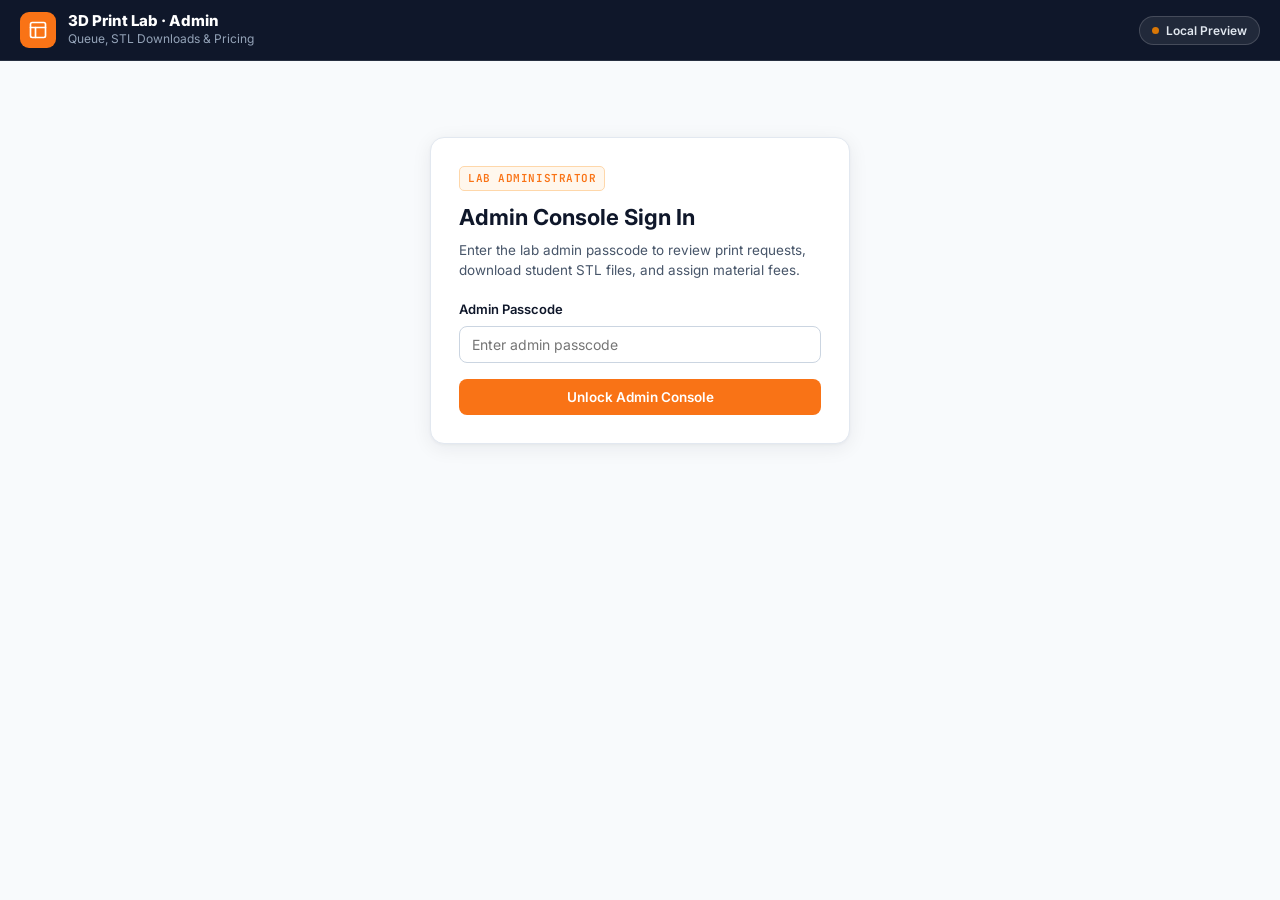
==== admin/index.html @ 30106389 "Hide default admin passcode hint from admin sign-in page" ====
<!DOCTYPE html>
<html lang="en">
<head>
  <meta charset="UTF-8" />
  <meta name="viewport" content="width=device-width, initial-scale=1.0" />
  <title>3D Printer Lab — Admin Console</title>
  <meta name="description" content="Lab admin console for downloading student STL files, managing 3D print queues, and setting material fees." />
  <meta name="theme-color" content="#0f172a" />
  <link rel="manifest" href="manifest.json" />
  <link rel="icon" type="image/svg+xml" href="icon.svg" />
  <link rel="preconnect" href="https://fonts.googleapis.com" />
  <link rel="preconnect" href="https://fonts.gstatic.com" crossorigin />
  <link href="https://fonts.googleapis.com/css2?family=Inter:wght@400;500;600;700;800&family=JetBrains+Mono:wght@400;500;600&display=swap" rel="stylesheet" />
  <link rel="stylesheet" href="styles.css" />
</head>
<body>
  <header class="topbar">
    <div class="topbar-inner">
      <div class="brand">
        <div class="brand-mark" aria-hidden="true">
          <svg width="20" height="20" viewBox="0 0 24 24" fill="none" stroke="currentColor" stroke-width="2" stroke-linecap="round" stroke-linejoin="round">
            <rect x="3" y="3" width="18" height="18" rx="2"/>
            <path d="M3 9h18"/>
            <path d="M9 21V9"/>
          </svg>
        </div>
        <div>
          <span class="brand-title">3D Print Lab · Admin</span>
          <span class="brand-sub">Queue, STL Downloads &amp; Pricing</span>
        </div>
      </div>

      <div class="topbar-actions">
        <button type="button" id="btn-install-app" class="btn btn-secondary btn-sm hidden" title="Download & install admin app">
          Install App
        </button>

        <button type="button" id="btn-backend-settings" class="conn-pill" title="Configure Google Apps Script URL">
          <span class="conn-dot" id="conn-dot"></span>
          <span id="conn-label">Local Preview</span>
        </button>

        <button type="button" id="btn-logout" class="btn btn-ghost btn-sm hidden">Sign Out</button>
      </div>
    </div>
  </header>

  <main class="container">
    <!-- ADMIN LOGIN GATE -->
    <section id="admin-auth-section" class="auth-center">
      <div class="card auth-card">
        <div class="auth-head">
          <span class="role-tag">Lab Administrator</span>
          <h1>Admin Console Sign In</h1>
          <p>Enter the lab admin passcode to review print requests, download student STL files, and assign material fees.</p>
        </div>

        <div id="admin-auth-alert" class="alert hidden" role="alert"></div>

        <form id="admin-login-form" class="stack-form" novalidate>
          <div class="field">
            <label for="admin-passcode">Admin Passcode</label>
            <input type="password" id="admin-passcode" placeholder="Enter admin passcode" required />
          </div>
          <button type="submit" id="btn-admin-login" class="btn btn-primary btn-block">Unlock Admin Console</button>
        </form>
      </div>
    </section>

    <!-- ADMIN WORKSPACE -->
    <section id="admin-workspace" class="hidden">
      <div class="workspace-head">
        <div>
          <h1>Print Job Queue</h1>
          <p>Download submitted <code>.STL</code> / <code>.3MF</code> files for slicing and assign fees for students.</p>
        </div>
        <button type="button" id="btn-refresh-queue" class="btn btn-secondary">Refresh Queue</button>
      </div>

      <!-- SUMMARY METRICS -->
      <div class="metrics-strip">
        <div class="metric-card">
          <span class="metric-label">Total Bookings</span>
          <strong class="metric-value mono" id="stat-total">0</strong>
        </div>
        <div class="metric-card">
          <span class="metric-label">Pending Review</span>
          <strong class="metric-value mono" id="stat-pending">0</strong>
        </div>
        <div class="metric-card">
          <span class="metric-label">Active / Printing</span>
          <strong class="metric-value mono" id="stat-active">0</strong>
        </div>
        <div class="metric-card">
          <span class="metric-label">Unpaid Total</span>
          <strong class="metric-value mono" id="stat-unpaid">₱ 0.00</strong>
        </div>
      </div>

      <!-- FILTERS -->
      <div class="card filter-bar">
        <div class="search-box">
          <input type="search" id="filter-search" placeholder="Search by student name, booking ID, or STL filename..." />
        </div>
        <div class="filter-selects">
          <select id="filter-status" aria-label="Filter by job status">
            <option value="ALL">All Job Statuses</option>
            <option value="Pending Review">Pending Review</option>
            <option value="Approved">Approved</option>
            <option value="Printing">Printing</option>
            <option value="Ready for Pickup">Ready for Pickup</option>
            <option value="Completed">Completed</option>
            <option value="Rejected">Rejected</option>
          </select>
          <select id="filter-payment" aria-label="Filter by payment status">
            <option value="ALL">All Payments</option>
            <option value="Unpaid">Unpaid</option>
            <option value="Paid">Paid</option>
          </select>
        </div>
      </div>

      <!-- QUEUE TABLE -->
      <div class="card table-card">
        <div class="table-wrap">
          <table class="queue-table">
            <thead>
              <tr>
                <th>Booking</th>
                <th>Student</th>
                <th>Model File</th>
                <th>Specs</th>
                <th>Job Status</th>
                <th>Amount to Pay</th>
                <th class="text-right">Actions</th>
              </tr>
            </thead>
            <tbody id="queue-tbody">
              <!-- Rendered by JS -->
            </tbody>
          </table>
        </div>
      </div>
    </section>
  </main>

  <!-- JOB INSPECTOR & PRICING MODAL -->
  <div id="inspector-modal" class="modal-backdrop hidden" role="dialog" aria-modal="true" aria-labelledby="inspector-title">
    <div class="modal modal-lg">
      <div class="modal-header">
        <div>
          <span class="mono id-chip" id="insp-booking-id">3DP-000000</span>
          <h3 id="inspector-title">Job Request Details</h3>
        </div>
        <button type="button" class="icon-close" id="btn-close-inspector" aria-label="Close">&times;</button>
      </div>

      <div class="modal-body inspector-grid">
        <!-- LEFT: SUBMITTED FORM DETAILS + STL DOWNLOAD -->
        <div class="insp-details">
          <div class="file-download-box">
            <div>
              <div class="fd-label">Submitted 3D Model</div>
              <div class="fd-name" id="insp-file-name">model.stl</div>
              <div class="fd-size mono" id="insp-file-size">0 KB</div>
            </div>
            <button type="button" id="btn-insp-download" class="btn btn-primary btn-sm">Download STL</button>
          </div>

          <div class="detail-group">
            <h4>Student Information</h4>
            <dl class="kv-list">
              <div><dt>Full Name</dt><dd id="insp-student-name">—</dd></div>
              <div><dt>Grade &amp; Section</dt><dd id="insp-grade">—</dd></div>
              <div><dt>Phone</dt><dd id="insp-phone">—</dd></div>
              <div><dt>Booking Date</dt><dd id="insp-date" class="mono">—</dd></div>
            </dl>
          </div>

          <div class="detail-group">
            <h4>Print &amp; Material Details</h4>
            <dl class="kv-list">
              <div><dt>Filament</dt><dd id="insp-filament">—</dd></div>
              <div><dt>Est. Weight</dt><dd id="insp-weight" class="mono">—</dd></div>
              <div><dt>Est. Duration</dt><dd id="insp-duration" class="mono">—</dd></div>
              <div><dt>Supports</dt><dd id="insp-supports">—</dd></div>
            </dl>
            <div class="purpose-box">
              <span class="kv-label">Purpose</span>
              <p id="insp-purpose">—</p>
            </div>
          </div>

          <div class="detail-group">
            <h4>Pre-Check Checklist &amp; Signature</h4>
            <ul class="chk-summary" id="insp-checklist"></ul>
            <p class="sig-line">Signed: <strong id="insp-signature">—</strong> (<span id="insp-sig-date" class="mono">—</span>)</p>
          </div>
        </div>

        <!-- RIGHT: ADMIN PRICING & STATUS FORM -->
        <form id="inspector-form" class="insp-controls">
          <h4>Admin Assessment &amp; Billing</h4>
          <div id="insp-alert" class="alert hidden" role="alert"></div>

          <div class="field">
            <label for="edit-weight">Estimated Material Weight (g)</label>
            <input type="number" id="edit-weight" min="0" step="0.1" placeholder="e.g. 45" />
          </div>

          <div class="field">
            <label>Estimated Print Duration</label>
            <div style="display:grid; grid-template-columns:1fr 1fr; gap:8px;">
              <input type="number" id="edit-hours" min="0" max="500" placeholder="Hours" />
              <input type="number" id="edit-minutes" min="0" max="59" placeholder="Minutes" />
            </div>
          </div>

          <div class="field">
            <label for="edit-supports">Support Structure Required?</label>
            <select id="edit-supports">
              <option value="">Not Set</option>
              <option value="No">No</option>
              <option value="Yes">Yes</option>
            </select>
          </div>

          <div class="admin-est-box">
            <div class="admin-est-head">
              <span>Quick Cost Calculator</span>
              <strong id="admin-est-preview">₱50</strong>
            </div>
            <div class="field">
              <label for="admin-est-tier">Student Material Rate</label>
              <select id="admin-est-tier">
                <option value="student_pla">PLA (₱1.00/g, min ₱50)</option>
                <option value="student_spec">PETG / ABS / TPU / Specialty (₱2.50/g, min ₱50)</option>
              </select>
            </div>
            <button type="button" id="btn-apply-est-price" class="btn btn-secondary btn-sm btn-block" style="margin-top:8px;">Apply Price to Amount &darr;</button>
          </div>

          <div class="field">
            <label for="edit-price">Amount to Pay (₱ PHP)</label>
            <div class="input-prefix">
              <span class="prefix">₱</span>
              <input type="number" id="edit-price" min="0" step="0.01" placeholder="e.g. 150.00" />
            </div>
            <span class="field-hint">Notifies student immediately when updated.</span>
          </div>

          <div class="field">
            <label for="edit-payment-status">Payment Status</label>
            <select id="edit-payment-status">
              <option value="Unpaid">Unpaid</option>
              <option value="Paid">Paid</option>
            </select>
          </div>

          <div class="field">
            <label for="edit-job-status">Job Status</label>
            <select id="edit-job-status">
              <option value="Pending Review">Pending Review</option>
              <option value="Approved">Approved</option>
              <option value="Printing">Printing</option>
              <option value="Ready for Pickup">Ready for Pickup</option>
              <option value="Completed">Completed</option>
              <option value="Rejected">Rejected</option>
            </select>
          </div>

          <div class="field">
            <label for="edit-printer">Assigned Printer</label>
            <select id="edit-printer">
              <option value="Bambulab A1">Bambulab A1</option>
              <option value="Bambulab A1 mini">Bambulab A1 mini</option>
              <option value="Other">Other</option>
            </select>
          </div>

          <div class="field">
            <label for="edit-notes">Admin Notes (Visible to Student)</label>
            <textarea id="edit-notes" rows="3" placeholder="e.g. Please pay at the lab counter before printing starts."></textarea>
          </div>

          <button type="submit" id="btn-save-job" class="btn btn-primary btn-block">Save Pricing &amp; Status</button>
        </form>
      </div>
    </div>
  </div>

  <!-- BACKEND SETTINGS MODAL -->
  <div id="settings-modal" class="modal-backdrop hidden" role="dialog" aria-modal="true" aria-labelledby="settings-modal-title">
    <div class="modal">
      <div class="modal-header">
        <h3 id="settings-modal-title">Google Apps Script Connection</h3>
        <button type="button" class="icon-close" id="btn-close-settings" aria-label="Close">&times;</button>
      </div>
      <div class="modal-body">
        <p class="modal-desc">Paste your deployed Google Apps Script Web App URL to connect to live Google Sheets &amp; Google Drive storage. Leave blank to use <strong>Local Preview Mode</strong>.</p>
        <div class="field">
          <label for="input-gas-url">Web App URL</label>
          <input type="url" id="input-gas-url" placeholder="https://script.google.com/macros/s/.../exec" />
        </div>
      </div>
      <div class="modal-footer">
        <button type="button" id="btn-clear-gas" class="btn btn-ghost">Use Local Preview</button>
        <button type="button" id="btn-save-gas" class="btn btn-primary">Save Connection</button>
      </div>
    </div>
  </div>

  <script src="app.js"></script>
</body>
</html>
---- admin/styles.css ----
:root {
  --bg: #f8fafc;
  --surface: #ffffff;
  --surface-subtle: #f1f5f9;
  --navy: #0f172a;
  --navy-light: #1e293b;
  --ink: #0f172a;
  --ink-secondary: #475569;
  --ink-muted: #64748b;
  --border: #e2e8f0;
  --border-strong: #cbd5e1;

  --accent: #f97316;
  --accent-hover: #ea580c;
  --accent-soft: #fff7ed;
  --accent-border: #fed7aa;
  --teal: #0ea5e9;

  --warn: #b45309;
  --warn-soft: #fffbeb;
  --success: #16a34a;
  --success-soft: #f0fdf4;
  --danger: #b91c1c;
  --danger-soft: #fef2f2;

  --radius-sm: 8px;
  --radius-md: 10px;
  --radius-lg: 14px;
  --shadow-sm: 0 1px 3px rgba(15, 23, 42, 0.05);
  --shadow-md: 0 4px 20px rgba(15, 23, 42, 0.07), 0 1px 3px rgba(15, 23, 42, 0.04);
  --font-sans: 'Inter', -apple-system, BlinkMacSystemFont, 'Segoe UI', Roboto, sans-serif;
  --font-mono: 'JetBrains Mono', ui-monospace, SFMono-Regular, Menlo, monospace;
}

*,
*::before,
*::after {
  box-sizing: border-box;
}

html, body {
  margin: 0;
  padding: 0;
  background: var(--bg);
  color: var(--ink);
  font-family: var(--font-sans);
  font-size: 14.5px;
  line-height: 1.5;
  -webkit-font-smoothing: antialiased;
}

code, .mono {
  font-family: var(--font-mono);
  font-size: 0.9em;
}

.hidden { display: none !important; }
.text-right { text-align: right; }

/* TOPBAR */
.topbar {
  position: sticky;
  top: 0;
  z-index: 40;
  background: rgba(255, 255, 255, 0.92);
  backdrop-filter: blur(10px);
  border-bottom: 1px solid var(--border);
}

.topbar-inner {
  max-width: 1220px;
  margin: 0 auto;
  padding: 12px 20px;
  display: flex;
  align-items: center;
  justify-content: space-between;
  gap: 16px;
}

.brand {
  display: flex;
  align-items: center;
  gap: 12px;
}

.brand-mark {
  width: 36px;
  height: 36px;
  border-radius: 9px;
  background: var(--ink);
  color: #ffffff;
  display: grid;
  place-items: center;
}

.brand-title {
  display: block;
  font-weight: 700;
  font-size: 15px;
  line-height: 1.2;
}

.brand-sub {
  display: block;
  font-size: 12px;
  color: var(--ink-muted);
}

.topbar-actions {
  display: flex;
  align-items: center;
  gap: 10px;
}

.conn-pill {
  display: inline-flex;
  align-items: center;
  gap: 7px;
  padding: 6px 12px;
  border-radius: 999px;
  border: 1px solid var(--border);
  background: var(--surface);
  color: var(--ink-secondary);
  font-family: inherit;
  font-size: 12px;
  font-weight: 600;
  cursor: pointer;
}

.conn-dot {
  width: 7px;
  height: 7px;
  border-radius: 50%;
  background: #d97706;
}

.conn-dot.live { background: #059669; }

/* CONTAINER */
.container {
  max-width: 1220px;
  margin: 0 auto;
  padding: 28px 20px 64px;
}

.card {
  background: var(--surface);
  border: 1px solid var(--border);
  border-radius: var(--radius-lg);
  box-shadow: var(--shadow-sm);
}

/* AUTH */
.auth-center {
  max-width: 420px;
  margin: 48px auto;
}

.auth-card {
  padding: 28px;
  box-shadow: var(--shadow-md);
}

.role-tag {
  display: inline-block;
  font-family: var(--font-mono);
  font-size: 11px;
  font-weight: 600;
  text-transform: uppercase;
  letter-spacing: 0.05em;
  color: var(--accent);
  background: var(--accent-soft);
  border: 1px solid var(--accent-border);
  padding: 3px 8px;
  border-radius: 5px;
  margin-bottom: 10px;
}

.auth-head h1 {
  margin: 0 0 6px;
  font-size: 22px;
  font-weight: 700;
}

.auth-head p {
  margin: 0 0 20px;
  color: var(--ink-secondary);
  font-size: 13.5px;
}

.stack-form {
  display: flex;
  flex-direction: column;
  gap: 16px;
}

/* FIELDS & BUTTONS */
.field {
  display: flex;
  flex-direction: column;
  gap: 6px;
}

.field label {
  font-size: 13px;
  font-weight: 600;
}

.field-hint {
  font-size: 12px;
  color: var(--ink-muted);
}

input[type="text"],
input[type="password"],
input[type="number"],
input[type="search"],
input[type="url"],
select,
textarea {
  width: 100%;
  padding: 9px 12px;
  border: 1px solid var(--border-strong);
  border-radius: var(--radius-sm);
  background: var(--surface);
  color: var(--ink);
  font-family: inherit;
  font-size: 14px;
}

input:focus, select:focus, textarea:focus {
  outline: none;
  border-color: var(--accent);
  box-shadow: 0 0 0 3px rgba(15, 118, 110, 0.12);
}

.input-prefix {
  position: relative;
  display: flex;
  align-items: center;
}

.input-prefix .prefix {
  position: absolute;
  left: 12px;
  font-family: var(--font-mono);
  font-weight: 600;
  color: var(--ink-muted);
}

.input-prefix input {
  padding-left: 30px;
  font-family: var(--font-mono);
  font-weight: 600;
}

.btn {
  display: inline-flex;
  align-items: center;
  justify-content: center;
  gap: 6px;
  padding: 9px 15px;
  border-radius: var(--radius-sm);
  border: 1px solid transparent;
  font-family: inherit;
  font-size: 13.5px;
  font-weight: 600;
  cursor: pointer;
  transition: all 0.15s;
}

.btn:disabled { opacity: 0.6; cursor: not-allowed; }
.btn-primary { background: var(--accent); color: #fff; }
.btn-primary:hover:not(:disabled) { background: var(--accent-hover); }
.btn-secondary { background: var(--surface); color: var(--ink); border-color: var(--border-strong); }
.btn-secondary:hover:not(:disabled) { background: var(--surface-subtle); }
.btn-ghost { background: transparent; color: var(--ink-secondary); }
.btn-ghost:hover:not(:disabled) { background: var(--surface-subtle); color: var(--ink); }
.btn-sm { padding: 6px 11px; font-size: 12.5px; }
.btn-block { width: 100%; }

.alert {
  padding: 10px 13px;
  border-radius: var(--radius-sm);
  font-size: 13px;
  font-weight: 500;
  margin-bottom: 14px;
}

.alert-error { background: var(--danger-soft); color: var(--danger); border: 1px solid #fecaca; }
.alert-success { background: var(--success-soft); color: var(--success); border: 1px solid #a7f3d0; }

/* WORKSPACE */
.workspace-head {
  display: flex;
  align-items: flex-end;
  justify-content: space-between;
  gap: 16px;
  margin-bottom: 20px;
}

.workspace-head h1 {
  margin: 0 0 4px;
  font-size: 24px;
  font-weight: 700;
}

.workspace-head p {
  margin: 0;
  color: var(--ink-secondary);
}

/* METRICS */
.metrics-strip {
  display: grid;
  grid-template-columns: repeat(4, 1fr);
  gap: 14px;
  margin-bottom: 18px;
}

.metric-card {
  background: var(--surface);
  border: 1px solid var(--border);
  border-radius: var(--radius-md);
  padding: 14px 18px;
  box-shadow: var(--shadow-sm);
}

.metric-label {
  display: block;
  font-size: 12px;
  font-weight: 600;
  color: var(--ink-muted);
  margin-bottom: 4px;
}

.metric-value {
  font-size: 22px;
  font-weight: 700;
  color: var(--ink);
}

/* FILTER BAR */
.filter-bar {
  display: flex;
  align-items: center;
  justify-content: space-between;
  gap: 12px;
  padding: 12px 16px;
  margin-bottom: 16px;
  flex-wrap: wrap;
}

.search-box {
  flex: 1;
  min-width: 240px;
}

.filter-selects {
  display: flex;
  gap: 10px;
}

.filter-selects select {
  width: auto;
  min-width: 155px;
}

/* TABLE */
.table-card {
  overflow: hidden;
}

.table-wrap {
  overflow-x: auto;
}

.queue-table {
  width: 100%;
  border-collapse: collapse;
  text-align: left;
}

.queue-table th {
  padding: 12px 16px;
  font-size: 11.5px;
  font-weight: 700;
  text-transform: uppercase;
  letter-spacing: 0.04em;
  color: var(--ink-muted);
  background: var(--surface-subtle);
  border-bottom: 1px solid var(--border);
  white-space: nowrap;
}

.queue-table td {
  padding: 14px 16px;
  border-bottom: 1px solid var(--border);
  vertical-align: middle;
}

.queue-table tr:last-child td {
  border-bottom: none;
}

.queue-table tbody tr:hover {
  background: #fafafa;
}

.cell-main {
  font-weight: 600;
  color: var(--ink);
}

.cell-sub {
  font-size: 12.5px;
  color: var(--ink-muted);
}

.action-row {
  display: inline-flex;
  gap: 6px;
  justify-content: flex-end;
}

/* BADGES */
.badge {
  display: inline-flex;
  align-items: center;
  padding: 3px 9px;
  border-radius: 999px;
  font-size: 11.5px;
  font-weight: 600;
  white-space: nowrap;
}

.badge-pending { background: var(--warn-soft); color: var(--warn); }
.badge-approved, .badge-paid, .badge-completed { background: var(--success-soft); color: var(--success); }
.badge-printing, .badge-ready { background: var(--accent-soft); color: var(--accent); }
.badge-rejected, .badge-unpaid { background: var(--danger-soft); color: var(--danger); }

/* MODALS */
.modal-backdrop {
  position: fixed;
  inset: 0;
  z-index: 100;
  background: rgba(17, 24, 39, 0.48);
  backdrop-filter: blur(3px);
  display: grid;
  place-items: center;
  padding: 20px;
  overflow-y: auto;
}

.modal {
  background: var(--surface);
  border: 1px solid var(--border);
  border-radius: var(--radius-lg);
  width: 100%;
  max-width: 460px;
  box-shadow: 0 20px 45px rgba(17, 24, 39, 0.18);
  overflow: hidden;
}

.modal-lg {
  max-width: 880px;
}

.modal-header {
  display: flex;
  align-items: center;
  justify-content: space-between;
  padding: 16px 22px;
  border-bottom: 1px solid var(--border);
}

.modal-header h3 {
  margin: 2px 0 0;
  font-size: 17px;
  font-weight: 700;
}

.id-chip {
  font-size: 11.5px;
  font-weight: 600;
  color: var(--accent);
}

.icon-close {
  border: none;
  background: transparent;
  font-size: 24px;
  line-height: 1;
  color: var(--ink-muted);
  cursor: pointer;
}

.modal-body {
  padding: 20px 22px;
}

.modal-desc {
  font-size: 13.5px;
  color: var(--ink-secondary);
  margin: 0 0 14px;
}

.modal-footer {
  display: flex;
  justify-content: flex-end;
  gap: 10px;
  padding: 14px 20px;
  background: var(--surface-subtle);
  border-top: 1px solid var(--border);
}

/* INSPECTOR */
.inspector-grid {
  display: grid;
  grid-template-columns: 1.25fr 1fr;
  gap: 24px;
}

.file-download-box {
  display: flex;
  align-items: center;
  justify-content: space-between;
  gap: 12px;
  padding: 14px 16px;
  background: var(--accent-soft);
  border: 1px solid var(--accent-border);
  border-radius: var(--radius-md);
  margin-bottom: 18px;
}

.fd-label {
  font-size: 11px;
  font-weight: 700;
  text-transform: uppercase;
  color: var(--accent);
}

.fd-name {
  font-weight: 700;
  font-size: 14.5px;
  word-break: break-all;
}

.fd-size {
  font-size: 12px;
  color: var(--ink-secondary);
}

.detail-group {
  margin-bottom: 18px;
}

.detail-group h4,
.insp-controls h4 {
  margin: 0 0 10px;
  font-size: 12.5px;
  font-weight: 700;
  text-transform: uppercase;
  letter-spacing: 0.04em;
  color: var(--ink-muted);
}

.kv-list {
  display: grid;
  grid-template-columns: 1fr 1fr;
  gap: 10px 14px;
  margin: 0;
}

.kv-list dt {
  font-size: 11.5px;
  color: var(--ink-muted);
}

.kv-list dd {
  margin: 0;
  font-weight: 600;
  font-size: 13.5px;
}

.purpose-box {
  margin-top: 10px;
  padding: 10px 12px;
  background: var(--surface-subtle);
  border: 1px solid var(--border);
  border-radius: var(--radius-sm);
}

.kv-label {
  display: block;
  font-size: 11.5px;
  color: var(--ink-muted);
  margin-bottom: 2px;
}

.purpose-box p {
  margin: 0;
  font-size: 13.5px;
}

.chk-summary {
  list-style: none;
  padding: 0;
  margin: 0 0 10px;
  display: flex;
  flex-direction: column;
  gap: 5px;
  font-size: 13px;
}

.chk-summary li {
  display: flex;
  justify-content: space-between;
  gap: 10px;
  padding: 5px 8px;
  background: var(--surface-subtle);
  border-radius: 4px;
}

.sig-line {
  margin: 0;
  font-size: 13px;
  color: var(--ink-secondary);
}

.insp-controls {
  background: var(--surface-subtle);
  border: 1px solid var(--border);
  border-radius: var(--radius-md);
  padding: 18px;
  display: flex;
  flex-direction: column;
  gap: 14px;
  align-self: start;
}

@media (max-width: 860px) {
  .metrics-strip { grid-template-columns: repeat(2, 1fr); }
  .inspector-grid { grid-template-columns: 1fr; }
}

/* ENHANCED NAVY TOPBAR & QUICK COST ESTIMATOR IN ADMIN */
.topbar {
  background: var(--navy);
  color: #ffffff;
  border-bottom: 1px solid rgba(255, 255, 255, 0.1);
}
.topbar-inner {
  flex-wrap: wrap;
  gap: 10px;
}
.brand-mark {
  background: var(--accent);
}
.brand-title {
  color: #ffffff;
  font-weight: 800;
}
.brand-sub {
  color: #94a3b8;
}
.conn-pill {
  background: rgba(255, 255, 255, 0.08);
  border-color: rgba(255, 255, 255, 0.16);
  color: #e2e8f0;
}
.conn-pill:hover {
  background: rgba(255, 255, 255, 0.15);
  border-color: rgba(255, 255, 255, 0.28);
}
.topbar .btn-ghost {
  color: #cbd5e1;
  border-color: rgba(255, 255, 255, 0.18);
}
.topbar .btn-ghost:hover {
  background: rgba(255, 255, 255, 0.12);
  color: #ffffff;
}
.topbar .btn-secondary {
  background: rgba(255, 255, 255, 0.1);
  color: #ffffff;
  border-color: rgba(255, 255, 255, 0.2);
}

.admin-est-box {
  background: linear-gradient(180deg, #fff7ed 0%, #ffffff 100%);
  border: 1px solid var(--accent-border);
  border-radius: var(--radius-md);
  padding: 12px 14px;
  margin-bottom: 14px;
}
.admin-est-head {
  display: flex;
  justify-content: space-between;
  align-items: center;
  margin-bottom: 8px;
  font-size: 12.5px;
  font-weight: 700;
  color: var(--navy);
}
.admin-est-head strong {
  font-size: 17px;
  font-weight: 800;
  color: var(--accent-hover);
  font-family: var(--font-mono);
}
.admin-est-checks {
  display: flex;
  gap: 14px;
  flex-wrap: wrap;
  margin: 8px 0 10px;
  font-size: 12.5px;
  font-weight: 600;
  color: var(--ink-secondary);
}
.admin-est-checks label {
  display: inline-flex;
  align-items: center;
  gap: 6px;
  cursor: pointer;
}
.admin-est-checks input {
  accent-color: var(--accent);
}

/* MOBILE-FIRST OVERFLOW PREVENTION FOR ADMIN */
html, body {
  max-width: 100%;
  overflow-x: hidden;
}
.container,
.card,
.topbar-inner,
.workspace-head,
.filter-bar,
.metrics-strip,
.inspector-grid {
  min-width: 0;
  max-width: 100%;
}
@media (max-width: 720px) {
  .container {
    padding: 18px 14px 48px;
  }
  .metrics-strip {
    grid-template-columns: 1fr 1fr;
  }
  .filter-bar {
    flex-direction: column;
    align-items: stretch;
  }
  .filter-selects {
    display: grid;
    grid-template-columns: 1fr 1fr;
    gap: 8px;
  }
  .inspector-grid {
    grid-template-columns: 1fr;
  }
}
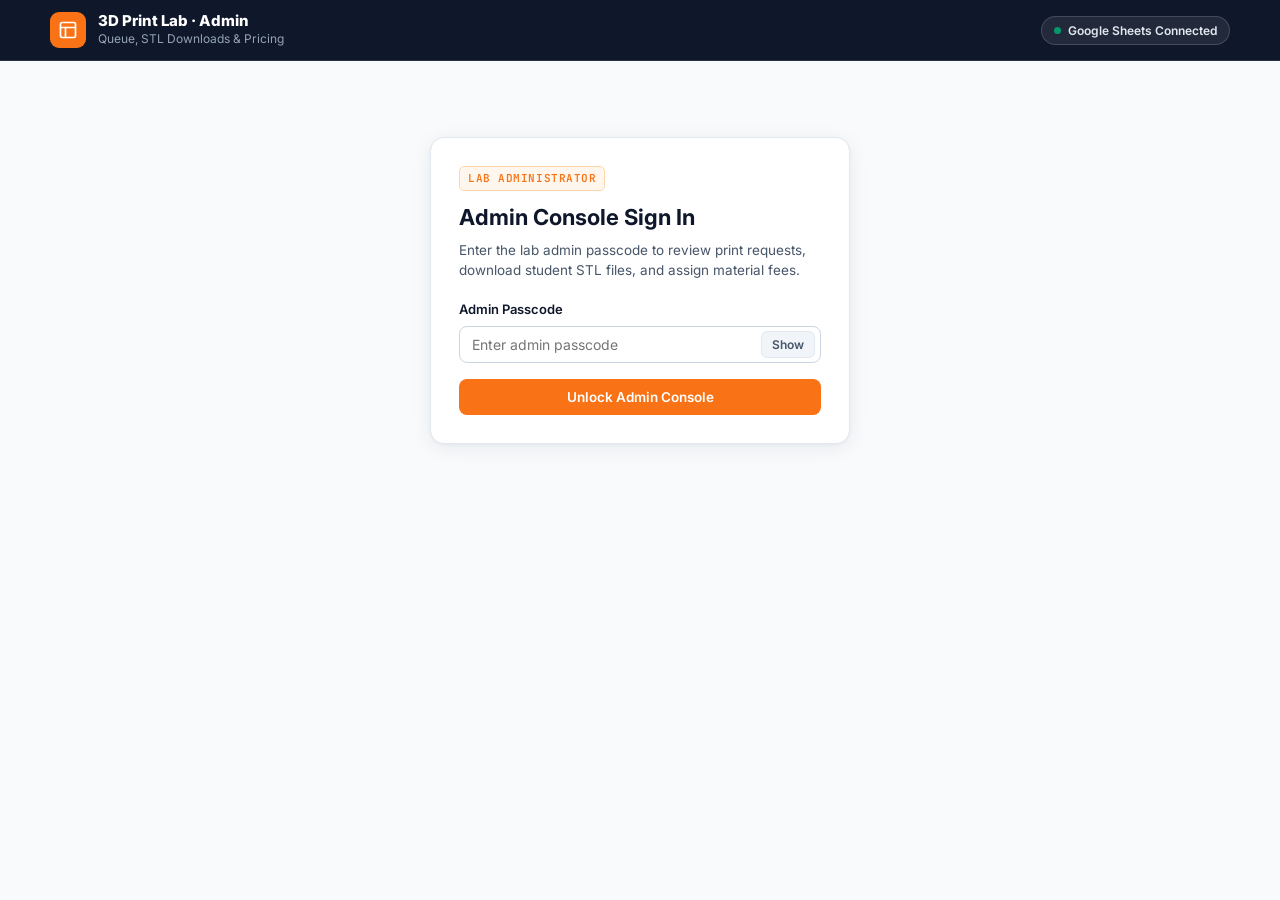
==== commit e9f58c9e: "feat: UI/UX overhaul, mobile overflow fixes, inline STL pricing, PWA cache bumps, and Tier 5 securit" ====
--- a/admin/index.html
+++ b/admin/index.html
@@ -60,7 +60,10 @@
         <form id="admin-login-form" class="stack-form" novalidate>
           <div class="field">
             <label for="admin-passcode">Admin Passcode</label>
-            <input type="password" id="admin-passcode" placeholder="Enter admin passcode" required />
+            <div class="password-wrap">
+              <input type="password" id="admin-passcode" placeholder="Enter admin passcode" autocomplete="current-password" required />
+              <button type="button" id="btn-toggle-passcode" class="btn-pw-toggle" aria-label="Show passcode" aria-pressed="false">Show</button>
+            </div>
           </div>
           <button type="submit" id="btn-admin-login" class="btn btn-primary btn-block">Unlock Admin Console</button>
         </form>
@@ -97,10 +100,13 @@
         </div>
       </div>
 
+      <!-- QUICK STATUS FILTER CHIPS -->
+      <div id="status-chips" class="status-chips" role="tablist" aria-label="Quick status filters"></div>
+
       <!-- FILTERS -->
       <div class="card filter-bar">
         <div class="search-box">
-          <input type="search" id="filter-search" placeholder="Search by student name, booking ID, or STL filename..." />
+          <input type="search" id="filter-search" aria-label="Search bookings" placeholder="Search by student name, booking ID, or STL filename..." />
         </div>
         <div class="filter-selects">
           <select id="filter-status" aria-label="Filter by job status">
@@ -120,8 +126,13 @@
         </div>
       </div>
 
-      <!-- QUEUE TABLE -->
+      <!-- QUEUE TABLE & MOBILE CARDS -->
       <div class="card table-card">
+        <div id="queue-loading" class="queue-loading hidden" aria-live="polite" aria-busy="true">
+          <div class="skeleton-item"></div>
+          <div class="skeleton-item"></div>
+          <div class="skeleton-item"></div>
+        </div>
         <div class="table-wrap">
           <table class="queue-table">
             <thead>
@@ -140,6 +151,9 @@
             </tbody>
           </table>
         </div>
+        <div id="queue-cards" class="queue-cards">
+          <!-- Rendered by JS for mobile -->
+        </div>
       </div>
     </section>
   </main>
@@ -159,7 +173,7 @@
         <!-- LEFT: SUBMITTED FORM DETAILS + STL DOWNLOAD -->
         <div class="insp-details">
           <div class="file-download-box">
-            <div>
+            <div class="fd-info">
               <div class="fd-label">Submitted 3D Model</div>
               <div class="fd-name" id="insp-file-name">model.stl</div>
               <div class="fd-size mono" id="insp-file-size">0 KB</div>
@@ -210,9 +224,9 @@
 
           <div class="field">
             <label>Estimated Print Duration</label>
-            <div style="display:grid; grid-template-columns:1fr 1fr; gap:8px;">
-              <input type="number" id="edit-hours" min="0" max="500" placeholder="Hours" />
-              <input type="number" id="edit-minutes" min="0" max="59" placeholder="Minutes" />
+            <div class="duration-grid">
+              <input type="number" id="edit-hours" min="0" max="500" placeholder="Hours" aria-label="Estimated hours" />
+              <input type="number" id="edit-minutes" min="0" max="59" placeholder="Minutes" aria-label="Estimated minutes" />
             </div>
           </div>
 
@@ -310,6 +324,8 @@
     </div>
   </div>
 
+  <div id="toast-container" class="toast-container" aria-live="polite" aria-atomic="true"></div>
+
   <script src="app.js"></script>
 </body>
 </html>
--- a/admin/styles.css
+++ b/admin/styles.css
@@ -41,6 +41,8 @@
 html, body {
   margin: 0;
   padding: 0;
+  max-width: 100%;
+  overflow-x: clip;
   background: var(--bg);
   color: var(--ink);
   font-family: var(--font-sans);
@@ -57,14 +59,41 @@
 .hidden { display: none !important; }
 .text-right { text-align: right; }
 
+/* OVERFLOW PREVENTION FOR FLEX & GRID CHILDREN */
+.container,
+.card,
+.topbar-inner,
+.brand,
+.topbar-actions,
+.workspace-head,
+.metrics-strip,
+.metric-card,
+.filter-bar,
+.search-box,
+.filter-selects,
+.table-wrap,
+.inspector-grid,
+.insp-details,
+.insp-controls,
+.detail-group,
+.kv-list > div,
+.modal,
+.modal-body,
+input,
+select,
+textarea {
+  min-width: 0;
+  max-width: 100%;
+}
+
 /* TOPBAR */
 .topbar {
   position: sticky;
   top: 0;
   z-index: 40;
-  background: rgba(255, 255, 255, 0.92);
-  backdrop-filter: blur(10px);
-  border-bottom: 1px solid var(--border);
+  background: var(--navy);
+  color: #ffffff;
+  border-bottom: 1px solid rgba(255, 255, 255, 0.1);
 }
 
 .topbar-inner {
@@ -74,7 +103,8 @@
   display: flex;
   align-items: center;
   justify-content: space-between;
-  gap: 16px;
+  flex-wrap: wrap;
+  gap: 10px 16px;
 }
 
 .brand {
@@ -86,8 +116,9 @@
 .brand-mark {
   width: 36px;
   height: 36px;
+  flex-shrink: 0;
   border-radius: 9px;
-  background: var(--ink);
+  background: var(--accent);
   color: #ffffff;
   display: grid;
   place-items: center;
@@ -95,21 +126,23 @@
 
 .brand-title {
   display: block;
-  font-weight: 700;
+  font-weight: 800;
   font-size: 15px;
   line-height: 1.2;
+  color: #ffffff;
 }
 
 .brand-sub {
   display: block;
   font-size: 12px;
-  color: var(--ink-muted);
+  color: #94a3b8;
 }
 
 .topbar-actions {
   display: flex;
   align-items: center;
-  gap: 10px;
+  flex-wrap: wrap;
+  gap: 8px;
 }
 
 .conn-pill {
@@ -118,23 +151,50 @@
   gap: 7px;
   padding: 6px 12px;
   border-radius: 999px;
-  border: 1px solid var(--border);
-  background: var(--surface);
-  color: var(--ink-secondary);
+  border: 1px solid rgba(255, 255, 255, 0.16);
+  background: rgba(255, 255, 255, 0.08);
+  color: #e2e8f0;
   font-family: inherit;
   font-size: 12px;
   font-weight: 600;
   cursor: pointer;
+  transition: background 0.15s, border-color 0.15s;
+}
+
+.conn-pill:hover {
+  background: rgba(255, 255, 255, 0.15);
+  border-color: rgba(255, 255, 255, 0.28);
 }
 
 .conn-dot {
   width: 7px;
   height: 7px;
+  flex-shrink: 0;
   border-radius: 50%;
   background: #d97706;
 }
 
 .conn-dot.live { background: #059669; }
+
+.topbar .btn-ghost {
+  color: #cbd5e1;
+  border-color: rgba(255, 255, 255, 0.18);
+}
+
+.topbar .btn-ghost:hover:not(:disabled) {
+  background: rgba(255, 255, 255, 0.12);
+  color: #ffffff;
+}
+
+.topbar .btn-secondary {
+  background: rgba(255, 255, 255, 0.1);
+  color: #ffffff;
+  border-color: rgba(255, 255, 255, 0.2);
+}
+
+.topbar .btn-secondary:hover:not(:disabled) {
+  background: rgba(255, 255, 255, 0.18);
+}
 
 /* CONTAINER */
 .container {
@@ -226,12 +286,52 @@
   color: var(--ink);
   font-family: inherit;
   font-size: 14px;
-}
-
-input:focus, select:focus, textarea:focus {
+  transition: border-color 0.15s, box-shadow 0.15s;
+}
+
+input:focus,
+select:focus,
+textarea:focus {
   outline: none;
   border-color: var(--accent);
-  box-shadow: 0 0 0 3px rgba(15, 118, 110, 0.12);
+  box-shadow: 0 0 0 3px rgba(249, 115, 22, 0.16);
+}
+
+button:focus-visible,
+a:focus-visible,
+[tabindex]:focus-visible {
+  outline: 2px solid var(--accent);
+  outline-offset: 2px;
+}
+
+.password-wrap {
+  position: relative;
+  display: flex;
+  align-items: center;
+}
+
+.password-wrap input {
+  padding-right: 64px;
+}
+
+.btn-pw-toggle {
+  position: absolute;
+  right: 6px;
+  padding: 5px 10px;
+  border: 1px solid var(--border);
+  border-radius: 6px;
+  background: var(--surface-subtle);
+  color: var(--ink-secondary);
+  font-family: inherit;
+  font-size: 12px;
+  font-weight: 600;
+  cursor: pointer;
+  transition: background 0.15s, color 0.15s;
+}
+
+.btn-pw-toggle:hover {
+  background: var(--border);
+  color: var(--ink);
 }
 
 .input-prefix {
@@ -252,6 +352,12 @@
   padding-left: 30px;
   font-family: var(--font-mono);
   font-weight: 600;
+}
+
+.duration-grid {
+  display: grid;
+  grid-template-columns: 1fr 1fr;
+  gap: 8px;
 }
 
 .btn {
@@ -267,6 +373,7 @@
   font-weight: 600;
   cursor: pointer;
   transition: all 0.15s;
+  white-space: nowrap;
 }
 
 .btn:disabled { opacity: 0.6; cursor: not-allowed; }
@@ -295,7 +402,8 @@
   display: flex;
   align-items: flex-end;
   justify-content: space-between;
-  gap: 16px;
+  flex-wrap: wrap;
+  gap: 12px 16px;
   margin-bottom: 20px;
 }
 
@@ -335,9 +443,73 @@
 }
 
 .metric-value {
-  font-size: 22px;
+  display: block;
+  font-size: clamp(18px, 4.5vw, 22px);
   font-weight: 700;
   color: var(--ink);
+  overflow-wrap: anywhere;
+}
+
+/* QUICK STATUS FILTER CHIPS */
+.status-chips {
+  display: flex;
+  flex-wrap: wrap;
+  align-items: center;
+  gap: 8px;
+  margin-bottom: 12px;
+  overflow-x: visible;
+  padding: 2px 0;
+  max-width: 100%;
+}
+
+.status-chip {
+  display: inline-flex;
+  align-items: center;
+  gap: 6px;
+  padding: 6px 12px;
+  max-width: 100%;
+  border-radius: 999px;
+  border: 1px solid var(--border-strong);
+  background: var(--surface);
+  color: var(--ink-secondary);
+  font-family: inherit;
+  font-size: 12.5px;
+  font-weight: 600;
+  white-space: nowrap;
+  flex-shrink: 0;
+  cursor: pointer;
+  transition: background 0.15s, border-color 0.15s, color 0.15s;
+}
+
+.status-chip:hover {
+  background: var(--surface-subtle);
+  color: var(--ink);
+}
+
+.status-chip.active {
+  background: var(--navy);
+  border-color: var(--navy);
+  color: #ffffff;
+}
+
+.chip-count {
+  display: inline-flex;
+  align-items: center;
+  justify-content: center;
+  min-width: 20px;
+  height: 20px;
+  padding: 0 6px;
+  border-radius: 999px;
+  background: var(--surface-subtle);
+  color: var(--ink-secondary);
+  font-family: var(--font-mono);
+  font-size: 11px;
+  font-weight: 700;
+}
+
+.status-chip.active .chip-count {
+  background: rgba(255, 255, 255, 0.18);
+  color: #ffffff;
 }
 
 /* FILTER BAR */
@@ -352,27 +524,53 @@
 }
 
 .search-box {
-  flex: 1;
-  min-width: 240px;
+  flex: 1 1 220px;
 }
 
 .filter-selects {
   display: flex;
   gap: 10px;
+  flex-wrap: wrap;
 }
 
 .filter-selects select {
   width: auto;
-  min-width: 155px;
-}
-
-/* TABLE */
+  min-width: 140px;
+}
+
+/* LOADING SKELETON */
+.queue-loading {
+  padding: 16px;
+  display: flex;
+  flex-direction: column;
+  gap: 12px;
+}
+
+.skeleton-item {
+  height: 58px;
+  border-radius: var(--radius-sm);
+  background: linear-gradient(90deg, var(--surface-subtle) 25%, #e2e8f0 50%, var(--surface-subtle) 75%);
+  background-size: 200% 100%;
+  animation: shimmer 1.4s infinite linear;
+}
+
+@keyframes shimmer {
+  0% { background-position: 200% 0; }
+  100% { background-position: -200% 0; }
+}
+
+/* TABLE (DESKTOP > 768px) */
 .table-card {
   overflow: hidden;
 }
 
 .table-wrap {
+  display: block;
   overflow-x: auto;
+}
+
+.queue-cards {
+  display: none;
 }
 
 .queue-table {
@@ -410,17 +608,112 @@
 .cell-main {
   font-weight: 600;
   color: var(--ink);
+  overflow-wrap: anywhere;
 }
 
 .cell-sub {
   font-size: 12.5px;
   color: var(--ink-muted);
+  overflow-wrap: anywhere;
 }
 
 .action-row {
   display: inline-flex;
   gap: 6px;
   justify-content: flex-end;
+}
+
+/* MOBILE QUEUE CARDS */
+.queue-card {
+  background: var(--surface);
+  border: 1px solid var(--border);
+  border-radius: var(--radius-md);
+  padding: 14px 16px;
+  box-shadow: var(--shadow-sm);
+  display: flex;
+  flex-direction: column;
+  gap: 10px;
+  min-width: 0;
+}
+
+.qc-head {
+  display: flex;
+  align-items: flex-start;
+  justify-content: space-between;
+  gap: 8px;
+}
+
+.qc-id {
+  font-weight: 700;
+  font-size: 13.5px;
+  color: var(--ink);
+}
+
+.qc-date {
+  font-size: 12px;
+  color: var(--ink-muted);
+}
+
+.qc-body {
+  display: flex;
+  flex-direction: column;
+  gap: 4px;
+  min-width: 0;
+}
+
+.qc-student {
+  font-weight: 700;
+  font-size: 14.5px;
+  color: var(--ink);
+  overflow-wrap: anywhere;
+}
+
+.qc-meta {
+  font-size: 12.5px;
+  color: var(--ink-secondary);
+  overflow-wrap: anywhere;
+}
+
+.qc-file {
+  font-size: 12.5px;
+  color: var(--ink);
+  background: var(--surface-subtle);
+  padding: 6px 10px;
+  border-radius: 6px;
+  overflow-wrap: anywhere;
+}
+
+.qc-foot {
+  display: flex;
+  align-items: center;
+  justify-content: space-between;
+  flex-wrap: wrap;
+  gap: 8px;
+  padding-top: 8px;
+  border-top: 1px solid var(--border);
+}
+
+.qc-price {
+  display: flex;
+  align-items: center;
+  gap: 8px;
+  font-weight: 700;
+  font-size: 14px;
+}
+
+.qc-actions {
+  display: grid;
+  grid-template-columns: 1fr 1fr;
+  gap: 8px;
+  width: 100%;
+}
+
+.empty-state {
+  text-align: center;
+  padding: 36px 20px;
+  color: var(--ink-muted);
+  background: var(--surface);
+  border-radius: var(--radius-md);
 }
 
 /* BADGES */
@@ -458,6 +751,9 @@
   border-radius: var(--radius-lg);
   width: 100%;
   max-width: 460px;
+  max-height: calc(100dvh - 40px);
+  display: flex;
+  flex-direction: column;
   box-shadow: 0 20px 45px rgba(17, 24, 39, 0.18);
   overflow: hidden;
 }
@@ -470,8 +766,10 @@
   display: flex;
   align-items: center;
   justify-content: space-between;
+  gap: 12px;
   padding: 16px 22px;
   border-bottom: 1px solid var(--border);
+  flex-shrink: 0;
 }
 
 .modal-header h3 {
@@ -493,10 +791,19 @@
   line-height: 1;
   color: var(--ink-muted);
   cursor: pointer;
+  padding: 4px 8px;
+  border-radius: 6px;
+}
+
+.icon-close:hover {
+  background: var(--surface-subtle);
+  color: var(--ink);
 }
 
 .modal-body {
   padding: 20px 22px;
+  overflow-y: auto;
+  flex: 1 1 auto;
 }
 
 .modal-desc {
@@ -508,10 +815,12 @@
 .modal-footer {
   display: flex;
   justify-content: flex-end;
+  flex-wrap: wrap;
   gap: 10px;
   padding: 14px 20px;
   background: var(--surface-subtle);
   border-top: 1px solid var(--border);
+  flex-shrink: 0;
 }
 
 /* INSPECTOR */
@@ -525,6 +834,7 @@
   display: flex;
   align-items: center;
   justify-content: space-between;
+  flex-wrap: wrap;
   gap: 12px;
   padding: 14px 16px;
   background: var(--accent-soft);
@@ -533,6 +843,11 @@
   margin-bottom: 18px;
 }
 
+.fd-info {
+  min-width: 0;
+  flex: 1 1 180px;
+}
+
 .fd-label {
   font-size: 11px;
   font-weight: 700;
@@ -543,7 +858,7 @@
 .fd-name {
   font-weight: 700;
   font-size: 14.5px;
-  word-break: break-all;
+  overflow-wrap: anywhere;
 }
 
 .fd-size {
@@ -581,6 +896,7 @@
   margin: 0;
   font-weight: 600;
   font-size: 13.5px;
+  overflow-wrap: anywhere;
 }
 
 .purpose-box {
@@ -601,6 +917,7 @@
 .purpose-box p {
   margin: 0;
   font-size: 13.5px;
+  overflow-wrap: anywhere;
 }
 
 .chk-summary {
@@ -626,6 +943,7 @@
   margin: 0;
   font-size: 13px;
   color: var(--ink-secondary);
+  overflow-wrap: anywhere;
 }
 
 .insp-controls {
@@ -639,61 +957,13 @@
   align-self: start;
 }
 
-@media (max-width: 860px) {
-  .metrics-strip { grid-template-columns: repeat(2, 1fr); }
-  .inspector-grid { grid-template-columns: 1fr; }
-}
-
-/* ENHANCED NAVY TOPBAR & QUICK COST ESTIMATOR IN ADMIN */
-.topbar {
-  background: var(--navy);
-  color: #ffffff;
-  border-bottom: 1px solid rgba(255, 255, 255, 0.1);
-}
-.topbar-inner {
-  flex-wrap: wrap;
-  gap: 10px;
-}
-.brand-mark {
-  background: var(--accent);
-}
-.brand-title {
-  color: #ffffff;
-  font-weight: 800;
-}
-.brand-sub {
-  color: #94a3b8;
-}
-.conn-pill {
-  background: rgba(255, 255, 255, 0.08);
-  border-color: rgba(255, 255, 255, 0.16);
-  color: #e2e8f0;
-}
-.conn-pill:hover {
-  background: rgba(255, 255, 255, 0.15);
-  border-color: rgba(255, 255, 255, 0.28);
-}
-.topbar .btn-ghost {
-  color: #cbd5e1;
-  border-color: rgba(255, 255, 255, 0.18);
-}
-.topbar .btn-ghost:hover {
-  background: rgba(255, 255, 255, 0.12);
-  color: #ffffff;
-}
-.topbar .btn-secondary {
-  background: rgba(255, 255, 255, 0.1);
-  color: #ffffff;
-  border-color: rgba(255, 255, 255, 0.2);
-}
-
 .admin-est-box {
   background: linear-gradient(180deg, #fff7ed 0%, #ffffff 100%);
   border: 1px solid var(--accent-border);
   border-radius: var(--radius-md);
   padding: 12px 14px;
-  margin-bottom: 14px;
-}
+}
+
 .admin-est-head {
   display: flex;
   justify-content: space-between;
@@ -703,52 +973,73 @@
   font-weight: 700;
   color: var(--navy);
 }
+
 .admin-est-head strong {
   font-size: 17px;
   font-weight: 800;
   color: var(--accent-hover);
   font-family: var(--font-mono);
 }
-.admin-est-checks {
-  display: flex;
-  gap: 14px;
-  flex-wrap: wrap;
-  margin: 8px 0 10px;
-  font-size: 12.5px;
-  font-weight: 600;
-  color: var(--ink-secondary);
-}
-.admin-est-checks label {
-  display: inline-flex;
-  align-items: center;
-  gap: 6px;
-  cursor: pointer;
-}
-.admin-est-checks input {
-  accent-color: var(--accent);
-}
-
-/* MOBILE-FIRST OVERFLOW PREVENTION FOR ADMIN */
-html, body {
-  max-width: 100%;
-  overflow-x: hidden;
-}
-.container,
-.card,
-.topbar-inner,
-.workspace-head,
-.filter-bar,
-.metrics-strip,
-.inspector-grid {
-  min-width: 0;
-  max-width: 100%;
-}
-@media (max-width: 720px) {
-  .container {
-    padding: 18px 14px 48px;
-  }
+
+/* TOAST NOTIFICATIONS */
+.toast-container {
+  position: fixed;
+  bottom: 20px;
+  right: 20px;
+  z-index: 200;
+  display: flex;
+  flex-direction: column;
+  gap: 8px;
+  max-width: min(380px, calc(100vw - 24px));
+  pointer-events: none;
+}
+
+.toast {
+  pointer-events: auto;
+  padding: 11px 15px;
+  border-radius: var(--radius-sm);
+  background: var(--navy);
+  color: #ffffff;
+  font-size: 13px;
+  font-weight: 500;
+  box-shadow: 0 10px 25px rgba(15, 23, 42, 0.22);
+  border-left: 4px solid var(--accent);
+  animation: toastIn 0.2s ease-out;
+  overflow-wrap: anywhere;
+}
+
+.toast-success { border-left-color: var(--success); }
+.toast-error { border-left-color: var(--danger); }
+
+@keyframes toastIn {
+  from { opacity: 0; transform: translateY(8px); }
+  to { opacity: 1; transform: translateY(0); }
+}
+
+/* RESPONSIVE BREAKPOINTS */
+@media (max-width: 860px) {
   .metrics-strip {
-    grid-template-columns: 1fr 1fr;
+    grid-template-columns: repeat(2, 1fr);
+  }
+  .inspector-grid {
+    grid-template-columns: 1fr;
+  }
+}
+
+@media (max-width: 768px) {
+  .table-card {
+    background: transparent;
+    border: none;
+    box-shadow: none;
+    overflow: visible;
+  }
+  .table-wrap {
+    display: none;
+  }
+  .queue-cards {
+    display: flex;
+    flex-direction: column;
+    gap: 12px;
   }
   .filter-bar {
     flex-direction: column;
@@ -758,8 +1049,64 @@
     display: grid;
     grid-template-columns: 1fr 1fr;
     gap: 8px;
-  }
-  .inspector-grid {
+    width: 100%;
+  }
+  .filter-selects select {
+    min-width: 0;
+    width: 100%;
+  }
+  input[type="text"],
+  input[type="password"],
+  input[type="number"],
+  input[type="search"],
+  input[type="url"],
+  select,
+  textarea {
+    font-size: 16px;
+  }
+  .btn,
+  .btn-sm,
+  .status-chip,
+  .conn-pill,
+  .btn-pw-toggle {
+    min-height: 40px;
+  }
+  .icon-close {
+    min-width: 40px;
+    min-height: 40px;
+  }
+}
+
+@media (max-width: 640px) {
+  .topbar-inner {
+    padding: 10px 14px;
+  }
+  .container {
+    padding: 18px 14px 48px;
+  }
+  .auth-card {
+    padding: 20px;
+  }
+  .kv-list {
     grid-template-columns: 1fr;
   }
-}
+  .modal-backdrop {
+    padding: 12px;
+  }
+  .modal {
+    max-height: calc(100dvh - 24px);
+  }
+  .modal-header {
+    padding: 14px 16px;
+  }
+  .modal-body {
+    padding: 16px;
+  }
+  .modal-footer {
+    padding: 12px 16px;
+  }
+  .toast-container {
+    bottom: 12px;
+    right: 12px;
+  }
+}
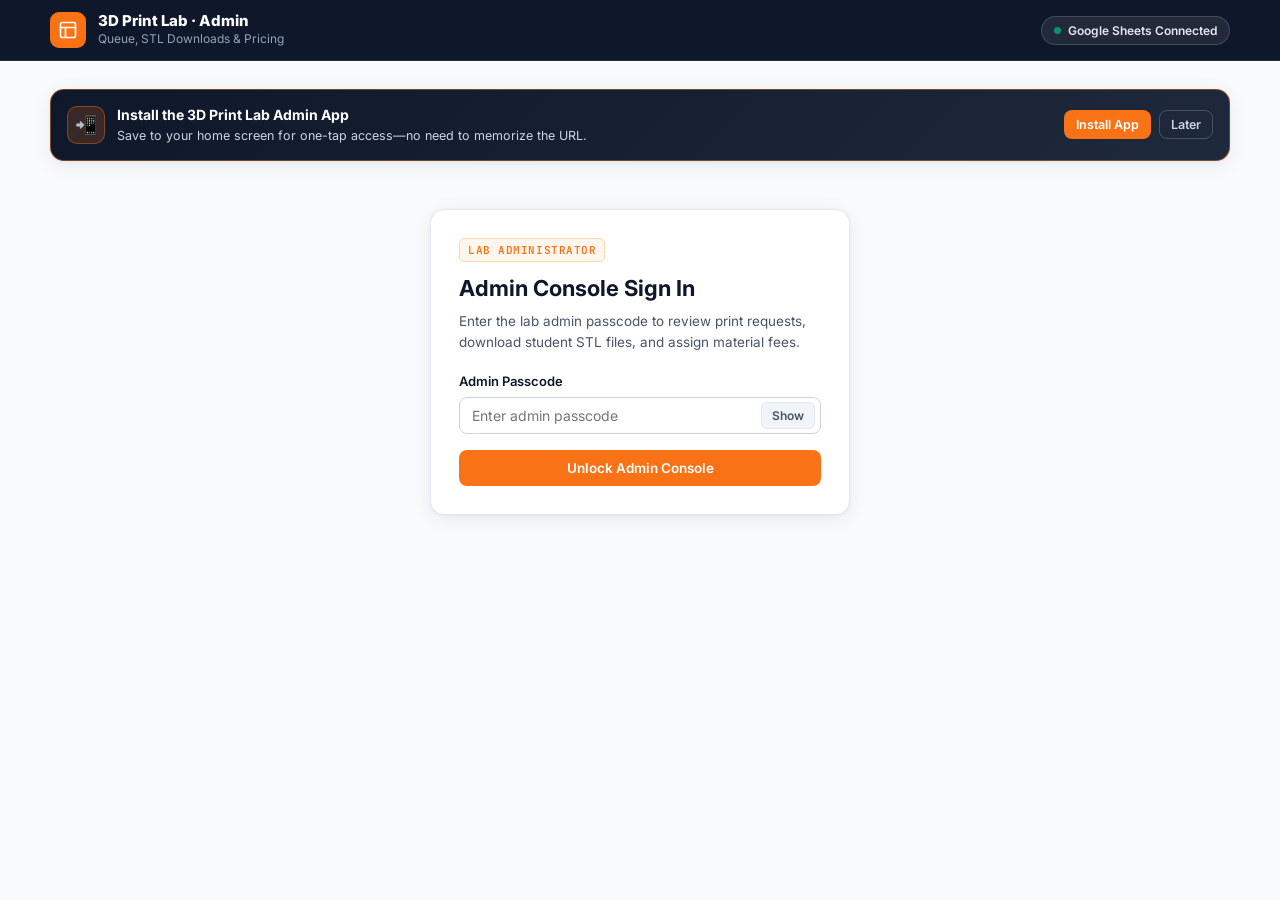
==== commit e31b9cff: "Add first-time user PWA install banner to client and admin portals" ====
--- a/admin/index.html
+++ b/admin/index.html
@@ -46,6 +46,26 @@
   </header>
 
   <main class="container">
+    <!-- FIRST-TIME USER INSTALL BANNER -->
+    <aside id="install-banner" class="install-banner hidden" aria-label="Install admin app prompt">
+      <div class="install-banner-body">
+        <div class="install-banner-icon" aria-hidden="true">📲</div>
+        <div class="install-banner-text">
+          <strong>Install the 3D Print Lab Admin App</strong>
+          <p>Save to your home screen for one-tap access—no need to memorize the URL.</p>
+        </div>
+        <div class="install-banner-actions">
+          <button type="button" id="btn-banner-install" class="btn btn-primary btn-sm">Install App</button>
+          <button type="button" id="btn-banner-dismiss" class="btn btn-ghost btn-sm">Later</button>
+        </div>
+      </div>
+      <div id="install-manual-guide" class="install-guide hidden">
+        <strong>How to add to your home screen:</strong>
+        <span>• <b>iPhone / iPad (Safari):</b> Tap <b>Share</b> (↑) → <b>Add to Home Screen</b>.</span>
+        <span>• <b>Android (Chrome):</b> Tap <b>⋮</b> menu → <b>Install app</b> or <b>Add to Home screen</b>.</span>
+      </div>
+    </aside>
+
     <!-- ADMIN LOGIN GATE -->
     <section id="admin-auth-section" class="auth-center">
       <div class="card auth-card">
--- a/admin/styles.css
+++ b/admin/styles.css
@@ -1110,3 +1110,82 @@
     right: 12px;
   }
 }
+
+/* FIRST-TIME USER INSTALL BANNER */
+.install-banner {
+  background: linear-gradient(135deg, #0f172a 0%, #1e293b 100%);
+  color: #ffffff;
+  border: 1px solid rgba(249, 115, 22, 0.45);
+  border-radius: var(--radius-lg);
+  padding: 14px 16px;
+  margin-bottom: 18px;
+  box-shadow: var(--shadow-md);
+  max-width: 100%;
+}
+.install-banner-body {
+  display: flex;
+  align-items: center;
+  justify-content: space-between;
+  gap: 12px;
+  flex-wrap: wrap;
+}
+.install-banner-icon {
+  width: 38px;
+  height: 38px;
+  border-radius: 10px;
+  background: rgba(249, 115, 22, 0.18);
+  border: 1px solid rgba(249, 115, 22, 0.4);
+  display: grid;
+  place-items: center;
+  font-size: 18px;
+  flex-shrink: 0;
+}
+.install-banner-text {
+  flex: 1;
+  min-width: 180px;
+}
+.install-banner-text strong {
+  display: block;
+  font-size: 14px;
+  font-weight: 700;
+  color: #ffffff;
+}
+.install-banner-text p {
+  margin: 2px 0 0;
+  font-size: 12.5px;
+  color: #cbd5e1;
+}
+.install-banner-actions {
+  display: flex;
+  align-items: center;
+  gap: 8px;
+  flex-shrink: 0;
+}
+.install-banner .btn-ghost {
+  color: #cbd5e1;
+  border-color: rgba(255, 255, 255, 0.2);
+}
+.install-banner .btn-ghost:hover {
+  background: rgba(255, 255, 255, 0.12);
+  color: #ffffff;
+}
+.install-guide {
+  margin-top: 12px;
+  padding-top: 10px;
+  border-top: 1px dashed rgba(255, 255, 255, 0.2);
+  display: grid;
+  gap: 4px;
+  font-size: 12.5px;
+  color: #e2e8f0;
+}
+.install-guide strong {
+  color: #fdba74;
+}
+@media (max-width: 520px) {
+  .install-banner-actions {
+    width: 100%;
+  }
+  .install-banner-actions .btn {
+    flex: 1;
+  }
+}
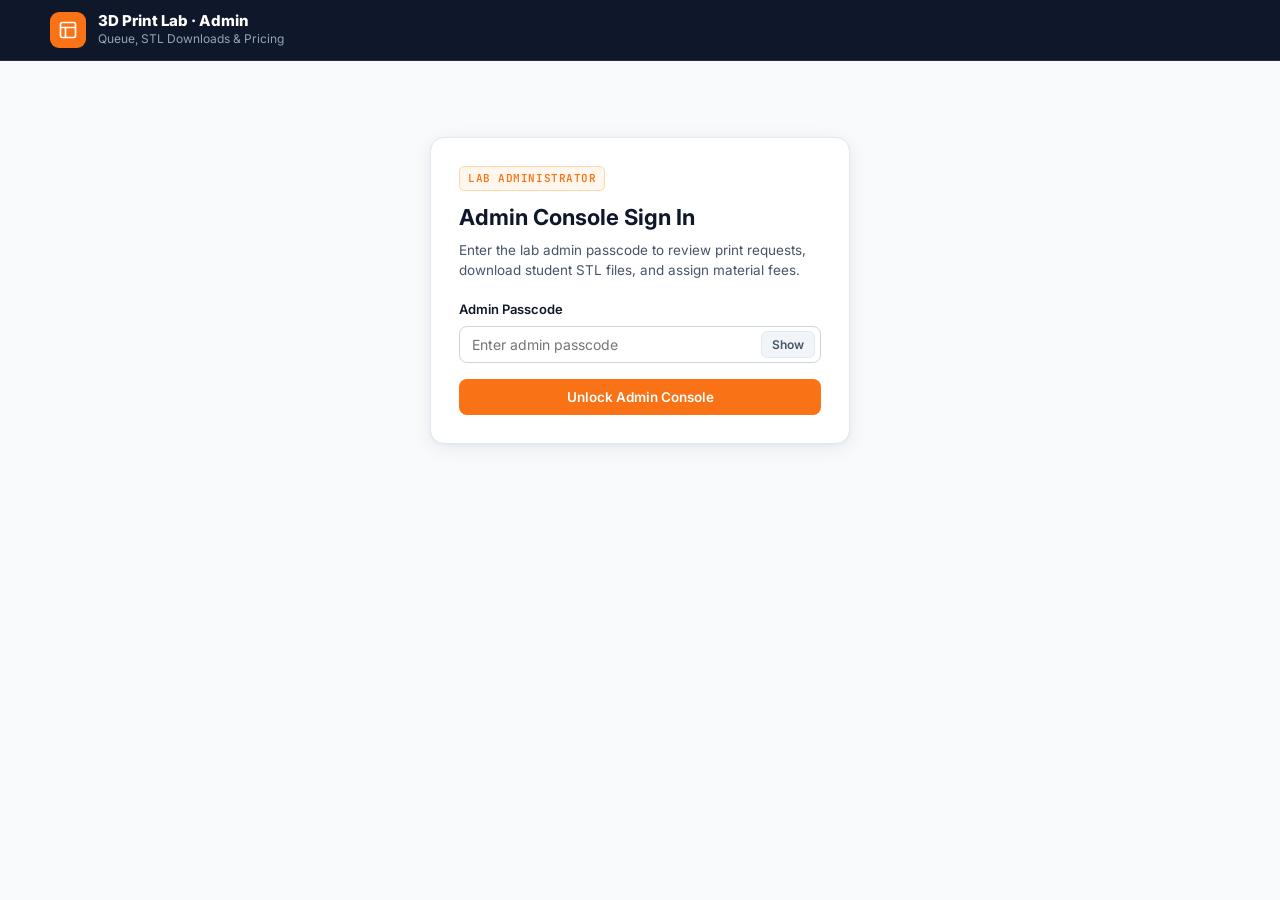
==== commit 622792f9: "Remove Google Sheets Connected indicator from client and admin topbars" ====
--- a/admin/index.html
+++ b/admin/index.html
@@ -35,11 +35,6 @@
           Install App
         </button>
 
-        <button type="button" id="btn-backend-settings" class="conn-pill" title="Configure Google Apps Script URL">
-          <span class="conn-dot" id="conn-dot"></span>
-          <span id="conn-label">Local Preview</span>
-        </button>
-
         <button type="button" id="btn-logout" class="btn btn-ghost btn-sm hidden">Sign Out</button>
       </div>
     </div>
